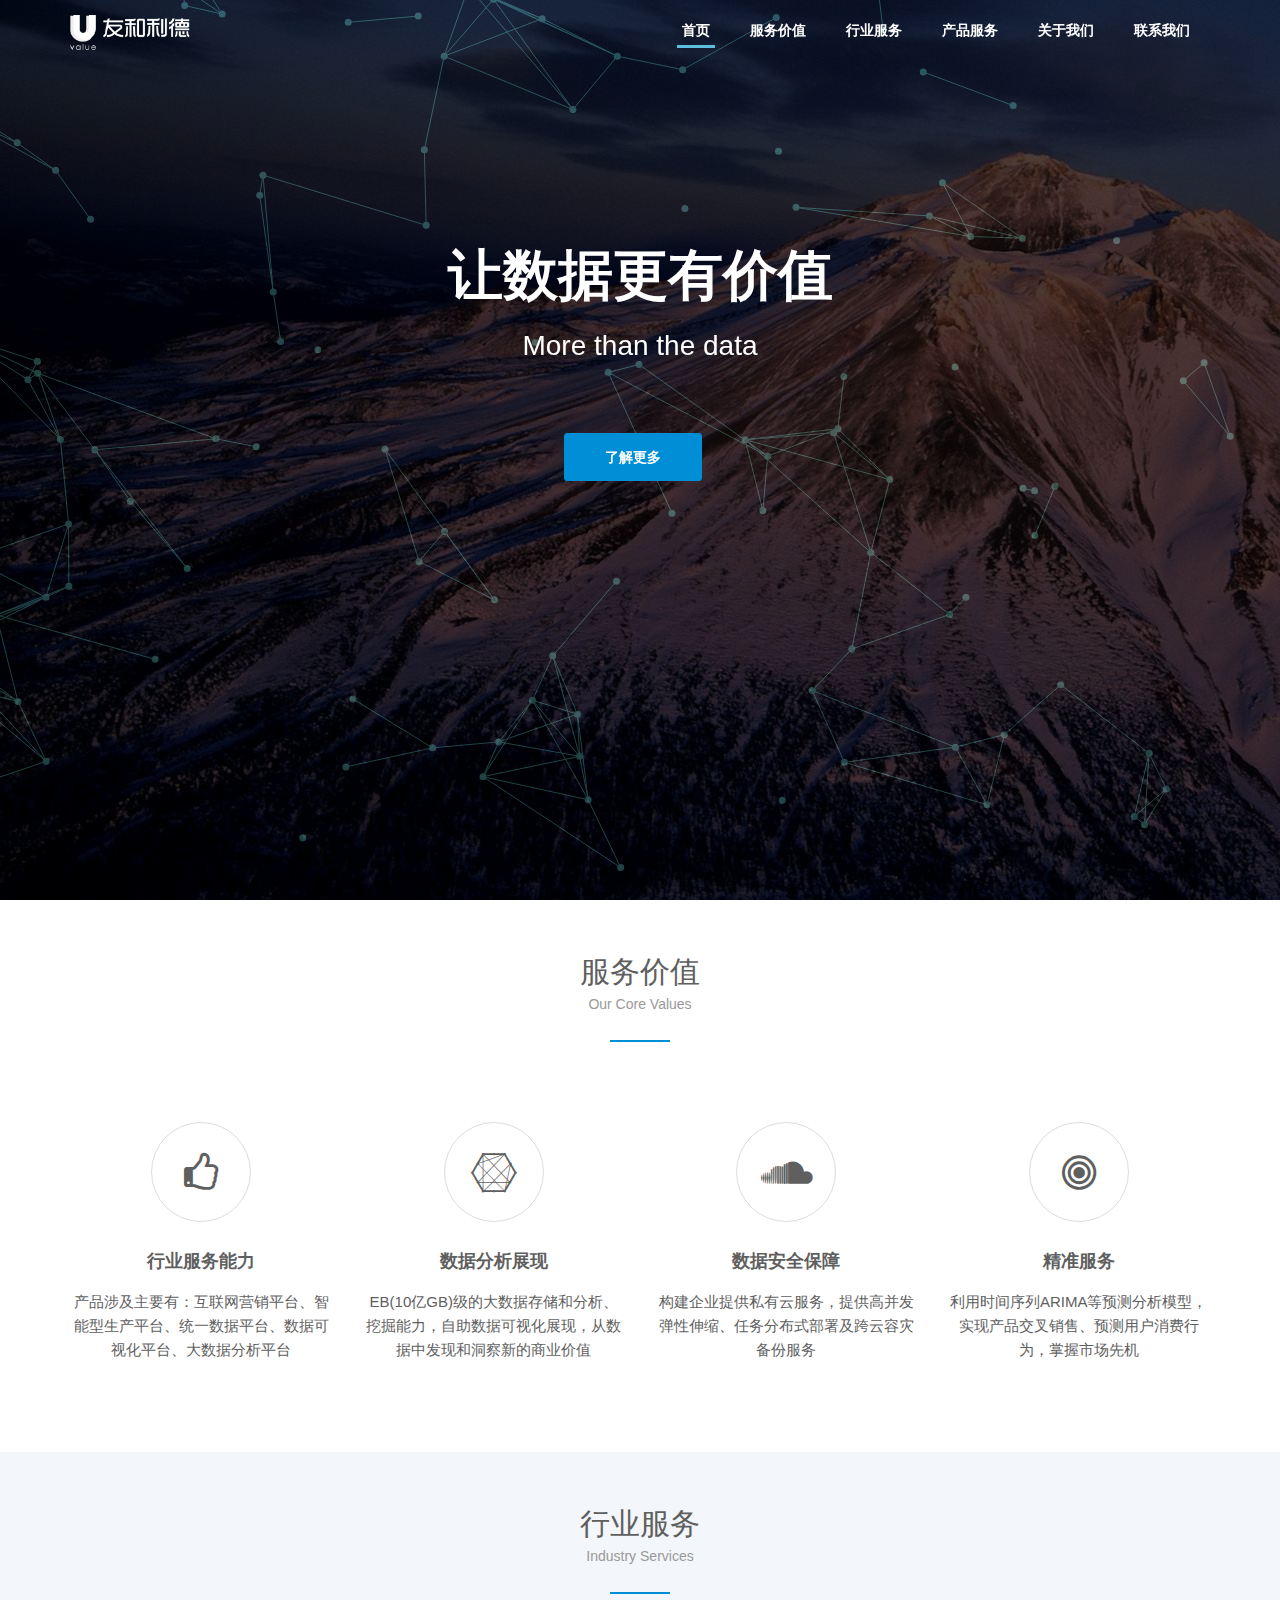
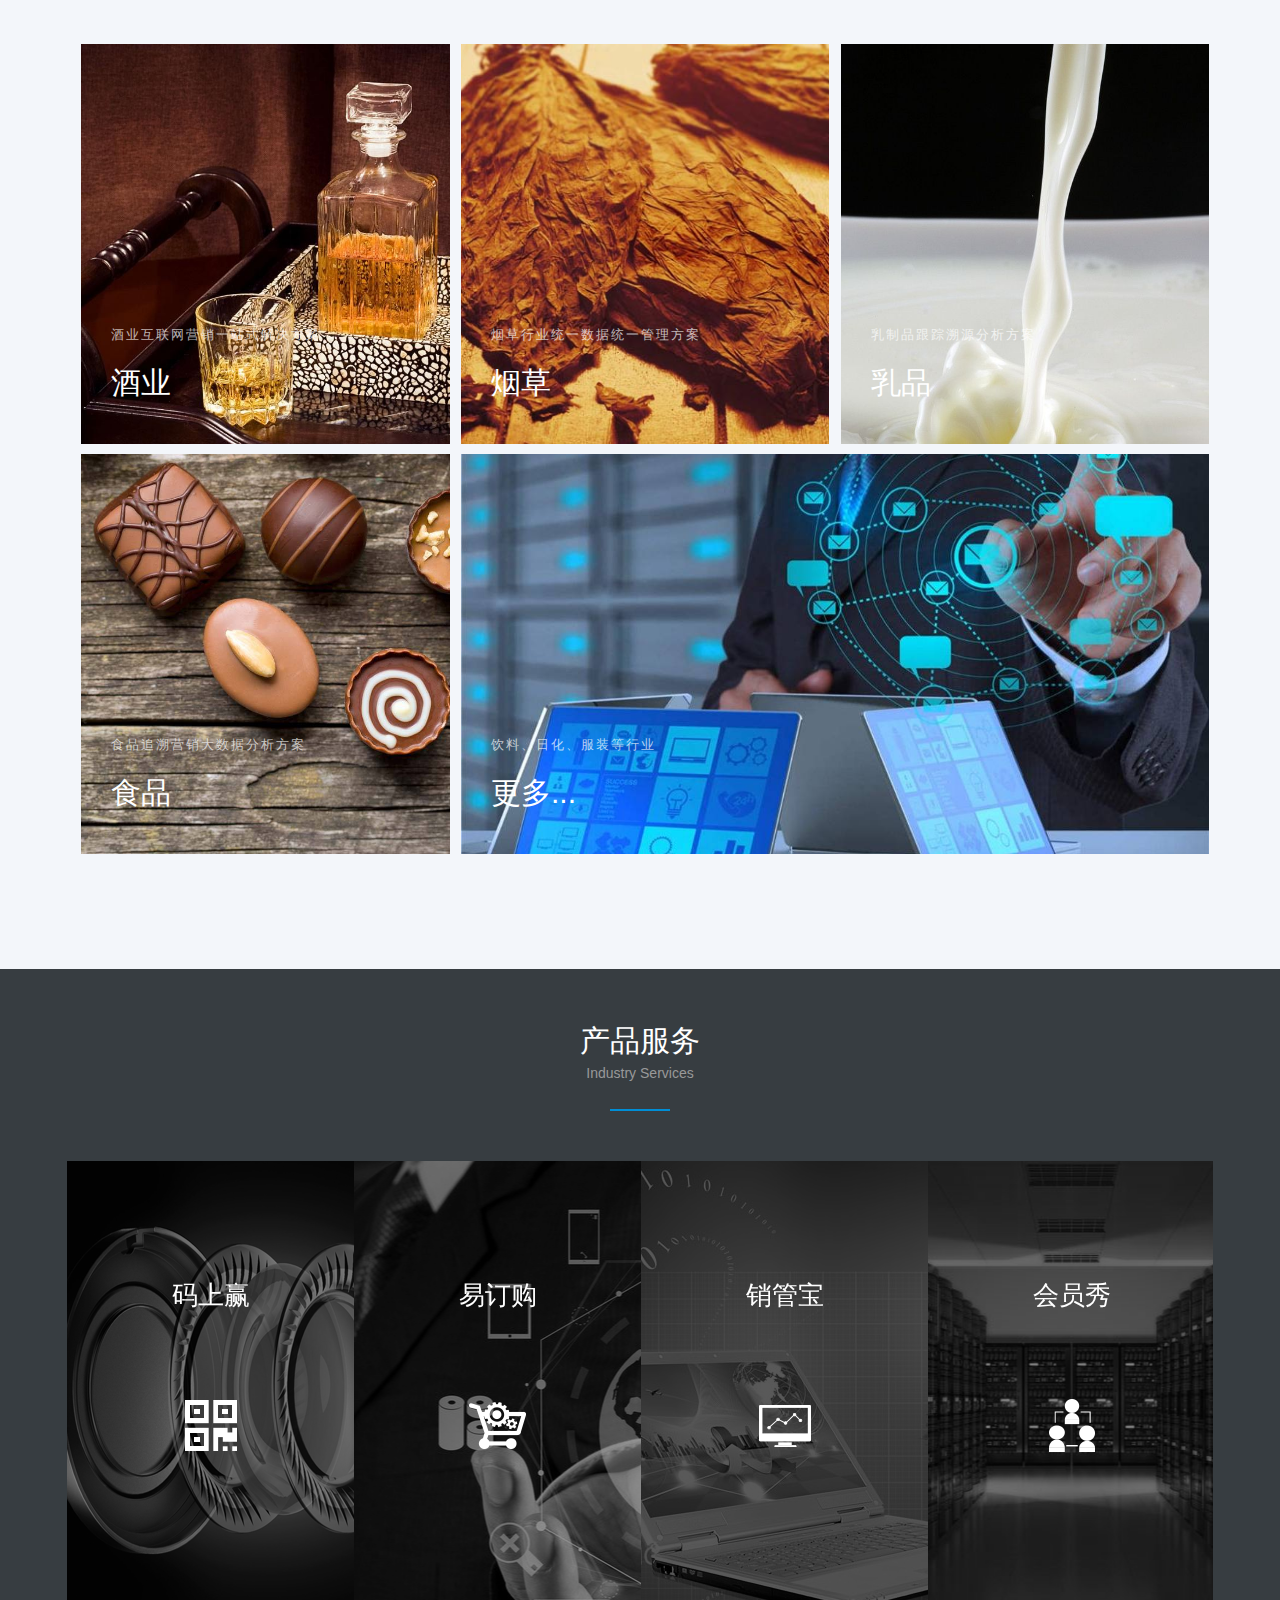
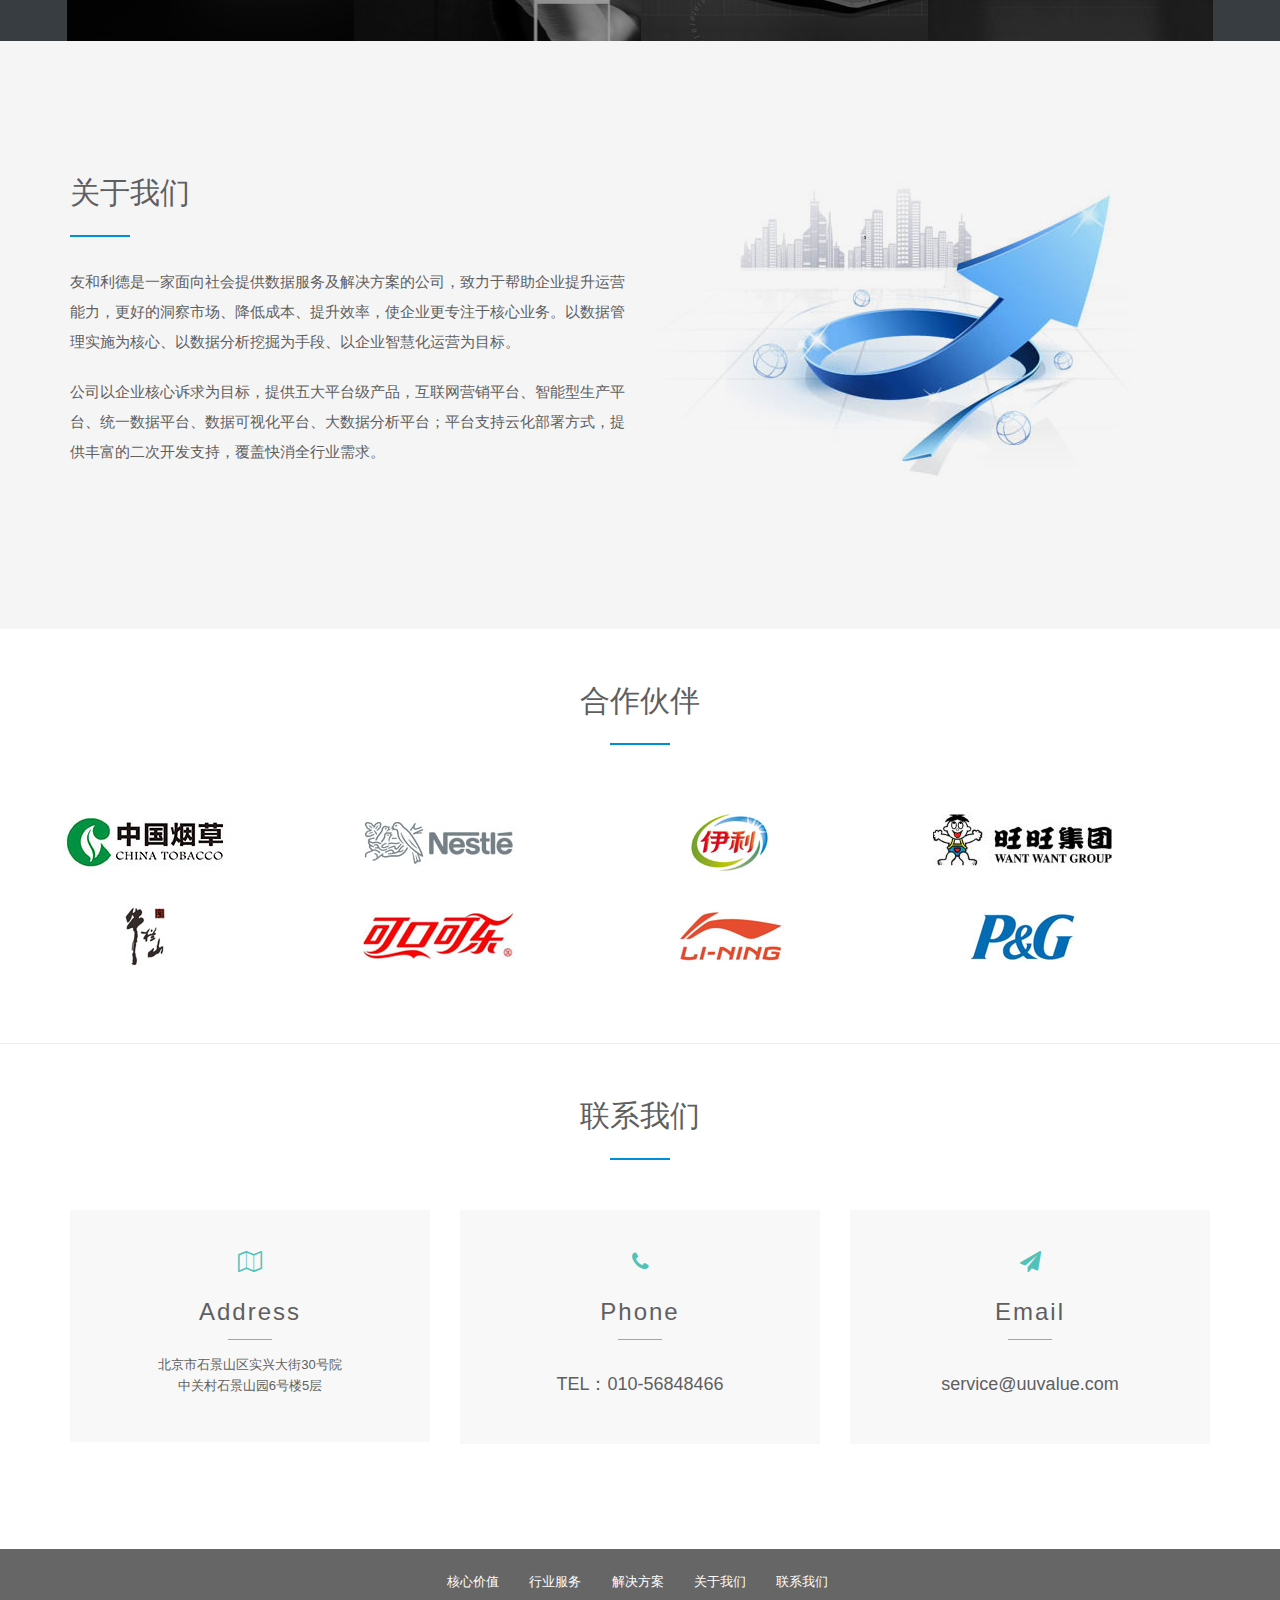
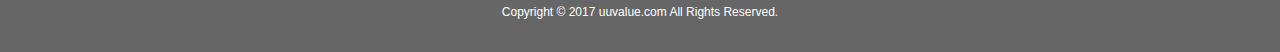
==== index-test.html @ 649cd1e1 "first commit" ====
<!DOCTYPE html>
<html lang="en">

	<head>
		<meta charset="utf-8">
		<meta http-equiv="X-UA-Compatible" content="IE=edge">
		<meta name="renderer" content="webkit|ie-comp|ie-stand">
		<meta name="viewport" content="width=device-width, initial-scale=1.0">

		<!-- CORE CSS -->
		<link href="css/bootstrap.css" rel="stylesheet" type="text/css">
		<link href="css/font-awesome.min.css" rel="stylesheet" type="text/css">
		<link href="css/animate.css" rel="stylesheet" type="text/css">

		<!-- THEME CSS -->
		<link href="css/main.css" rel="stylesheet" type="text/css">
		<link rel="shortcut icon" href="ico/favicon.ico">

		<title>友和利德</title>
	</head>

	<body data-spy="scroll">

		<!-- WRAPPER -->
		<div id="wrapper">

			<!-- NAVBAR -->
			<nav id="main-navbar" class="navbar navbar-default navbar-fixed-top">
				<div class="container">
					<button type="button" class="navbar-toggle collapsed" data-toggle="collapse" data-target="#main-nav-collapse">
					<span class="sr-only">Toggle Navigation</span>
					<i class="fa fa-bars"></i>
				</button>
					<a href="#home" class="navbar-brand">
						<img src="img/logo.png" alt="Landee Logo" style="width: 120px;">
					</a>
					<div id="main-nav-collapse" class="collapse navbar-collapse">
						<ul class="nav navbar-nav nav-onepage">
							<li class="active">
								<a href="#home">首页</a>
							</li>
							<li>
								<a href="#values">服务价值</a>
							</li>
							<li>
								<a href="#industry">行业服务</a>
							</li>
							<li>
								<a href="#solution">产品服务</a>
							</li>
							<li>
								<a href="#about">关于我们</a>
							</li>
							<li>
								<a href="#contact">联系我们</a>
							</li>
						</ul>
					</div>

				</div>
			</nav>
			<!-- END NAVBAR -->

			<!-- HERO SECTION -->
			<section id="home" class="hero-unit-fullscreen parallax-window" data-parallax="scroll" data-image-src="img/fullscreen-bg.jpg" style="background: url(img/fullscreen-bg.jpg);">
				<div class="overlay" id="particles">
					<div class="intro">
						<canvas class="pg-canvas"></canvas>
				</div>
				<div class="container">
					<div class="hero-content">
						<h1 class="hero-heading" style="font-size: 55px;">让数据更有价值</h1>
						<p class="lead">More than the data</p>
						<a href="#solution" class="download">了解更多</a>
						</span>

					</div>
				</div>

		</div>

		</section>
		<!-- END HERO SECTION -->

		<!-- Values -->
		<section id="values">
			<div class="container">
				<div class="section-heading">
					<h2 class="heading">服务价值<p>Our Core Values</p></h2>

				</div>

				<div class="row values">
					<div class="col-md-3">
						<div class="icon-info">
							<i class="fa fa-thumbs-o-up"></i>
							<h3 class="title">行业服务能力</h3>
							<p>产品涉及主要有：互联网营销平台、智能型生产平台、统一数据平台、数据可视化平台、大数据分析平台</p>
						</div>
					</div>
					<div class="col-md-3">
						<div class="icon-info icon-info-center">
							<i class="fa fa-connectdevelop"></i>
							<h3 class="title">数据分析展现</h3>
							<p>EB(10亿GB)级的大数据存储和分析、挖掘能力，自助数据可视化展现，从数据中发现和洞察新的商业价值</p>
						</div>
					</div>
					<div class="col-md-3">
						<div class="icon-info icon-info-center">
							<i class="fa fa-soundcloud"></i>
							<h3 class="title">数据安全保障</h3>
							<p>构建企业提供私有云服务，提供高并发弹性伸缩、任务分布式部署及跨云容灾备份服务</p>
						</div>
					</div>
					<div class="col-md-3">
						<div class="icon-info icon-info-center">
							<i class="fa fa-bullseye"></i>
							<h3 class="title">精准服务</h3>
							<p>利用时间序列ARIMA等预测分析模型，实现产品交叉销售、预测用户消费行为，掌握市场先机</p>
						</div>
					</div>
				</div>
			</div>
		</section>
		<!-- END Values -->

		<!--industry-->
		<section id="industry" style="background: #F3F6FA;">
			<div class="container">
				<div class="section-heading">
					<h2 class="heading">行业服务<p>Industry Services</p></h2>
				</div>
				<div class="row row-bottom-padded-md">
					<div class="col-md-12">
						<ul id="fh5co-portfolio-list">

							<li class="one-third animate-box fadeInUp animated" data-animate-effect="fadeIn" style="background-image: url(img/work-2.jpg); ">
								<a>
									<div class="case-studies-summary">
										<span>酒业互联网营销一站式解决方案</span>
										<h2>酒业</h2>
										<p>基于产品唯一身份标识二维码技术，建立从酒原料、生产、包装、仓储、出库、销售，到消费者扫码数据为一体化的酒产品生命周期信息库。打通从厂商、经销商，门店，到消费购买者一体化的渠道订购流程，利用销售管理系统监管整个销售渠道链条的信息数据。基于会员营销系统构建消费者数据库，利用多样化的活动方式玩转销售末端，掌控消费者特征、行为数据并提供生产、销售数据支撑。</p>
									</div>
								</a>
							</li>
							<li class="one-third animate-box fadeInUp animated" data-animate-effect="fadeIn" style="background-image: url(img/work-1.jpg); ">
								<a>
									<div class="case-studies-summary">
										<span>烟草行业统一数据统一管理方案</span>
										<h2>烟草</h2>
										<p>基于高性能云计算平台，结合大数据、人工智能技术，从企业实际需求触发，构建集数据采集、数据交换、海量数据存储、智能数据分析、商业智能BI于一体的智能化大数据服务体系，充分发掘大数据和人工智能技术在烟草行业的使用潜力，提高智能制造水平，支撑烟草企业生产和销售决策，帮助企业创新发展，提升企业在烟草行业中的核心竞争力。</p>
									</div>
								</a>
							</li>

							<li class="one-third animate-box fadeInUp animated" data-animate-effect="fadeIn" style="background-image: url(img/work-4.jpg); ">
								<a>
									<div class="case-studies-summary">
										<span>乳制品跟踪溯源分析方案</span>
										<h2>乳品</h2>
										<p>基于物联网、移动互联网、大数据等技术的智能型生产平台，从智能生产的乳制品信息化入手，以品质监管为安全保障，结合乳制品整个生命周期的质量安全和产品标准，对乳制品“从基地到餐桌”进行全品类、全区域、全渠道、全流程溯源监管，真正实现乳制品“责任可认定、生产可记录、流向可跟踪、安全可预警、身份可查询、产品可召回”的智能型生产平台。</p>
									</div>
								</a>
							</li>

							<li class="one-third animate-box fadeInUp animated" data-animate-effect="fadeIn" style="background-image: url(img/work-5.jpg); ">
								<a>
									<div class="case-studies-summary">
										<span>食品追溯营销大数据分析方案</span>
										<h2>食品</h2>
										<p>基于模块化的营销活动、投奖规则、会员体系、商城管理等一站式互联网营销平台，利用全网互联互通、多平台及终端兼容、自定义规则配置、全品类覆盖、一站式管理的特点，提供营销活动海量互动、会员多种等级定义、渠道多级返利等灵活强大的模块化配置，并且为企业提供可视化、模块化的营销数据中心，帮助品牌企业提升会员忠诚度和复购率，实现精准营销和提升产品溢价空间。</p>
									</div>
								</a>
							</li>
							<li class="two-third animate-box fadeInUp animated" data-animate-effect="fadeIn" style="background-image: url(img/work-3.jpg); ">
								<a class="color-6">
									<div class="case-studies-summary">
										<span>饮料、日化、服装等行业</span>
										<h2>更多...</h2>
									</div>
								</a>
							</li>
						</ul>
					</div>
				</div>
			</div>
		</section>
		<!--industry end-->

		<!--solution-->
		<section class="section section3" id="solution" style="background: #373d41;height: 672px;">
			<div class="section-heading">
				<h2 class="heading heading-fff">产品服务<p>Industry Services</p></h2>
			</div>
			<div class="container" style="width:1176px; max-width: 1176px;">
				<div class="row">
					<div class="col-xs-12 text-center p-0 owl-carousel" id="owl-demo">
						
						<div class="item">
							<div class="sec3-con-div">
								<div class="sec3-con1">
									<h3>码上赢</h3>
									<div class="sec3-con1-icon"><img src="img/p01.png"/></div>
									<div class="sec3-con2-con">
										由中心码库集中管理产品编码，随时调整实时追踪套标的逻辑关系状态，对问题套标进行及时预警。通过交付协同实时打通各个交付环节，各环节数据由中心码库流转、监控。辅助企业完全把控编码及其宿主物料的交付周期、交付质量、库存情况。
									</div>
								</div>
								<div class="bg-color"></div>
							</div>
						</div>
						<div class="item">
							<div class="sec3-con-div">
								<div class="sec3-con1">
									<h3>易订购</h3>
									<div class="sec3-con1-icon"><img src="img/p02.png"/></div>
									<div class="sec3-con2-con">
										结合中心码库进行产品库建设，基于产品唯一身份标识二维码技术，帮助企业建立从原料、包材、生产、仓储、出库，到销售的全流程溯源监管体系。建立互联网订单系统，从生产库存、渠道经销，到门店订购一体化的网络销售平台。
									</div>
								</div>
								<div class="bg-color"></div>
							</div>
						</div>
						<div class="item">
							<div class="sec3-con-div">
								<div class="sec3-con1">
									<h3>销管宝</h3>
									<div class="sec3-con1-icon"><img src="img/p03.png"/></div>
									<div class="sec3-con2-con">
										基于移动互联网前沿技术的销售管理平台，以销售任务为导向，辅助渠道拜访管理，兼并日常业务申请及审批，极大提高销售环节效率。提供优惠券、促销品的活动支持，协助企业销售人员简单、方便的管理及服务渠道客户，并及时掌握竞争对手动态，更好的洞察市场。
									</div>
								</div>
								<div class="bg-color"></div>
							</div>
						</div>
						<div class="item">
							<div class="sec3-con-div">
								<div class="sec3-con1">
									<h3>会员秀</h3>
									<div class="sec3-con1-icon"><img src="img/p04.png"/></div>
									<div class="sec3-con2-con">
										建立全网互联互通、多平台及多终端兼容的营销投奖系统，基于模块化的营销活动、自定义投奖配置、全品类覆盖的特点，提供活动互动返利、产品防伪查询。基于多级等定义的会员中心，提供会员产品定制服务、电子订购服务。为企业提供可视化的营销数据，实现精准营销及会员复购率。
									</div>
								</div>
								<div class="bg-color"></div>
							</div>
						</div>
					</div>
				</div>
			</div>
		</section>

		<!--solution end-->

		<!--about-->
		<section id="about" style=" background: #f5f5f5">
			<div class="container" style="padding: 80px 0;;">
				<!--<div class="section-heading">
						<h2 class="heading">关于我们<p>About US</p></h2>
					</div>-->
				<div class="container">
					<div class="row">
						<div class="col-md-6 col-xs-12">
							<div class="about-content">
								<h2 class="heading-left">关于我们</h2>
								<div class="item">
									<p style="line-height: 2;">
										友和利德是一家面向社会提供数据服务及解决方案的公司，致力于帮助企业提升运营能力，更好的洞察市场、降低成本、提升效率，使企业更专注于核心业务。以数据管理实施为核心、以数据分析挖掘为手段、以企业智慧化运营为目标。
									</p>
									<p style="line-height: 2; margin-top: 20px;">
										公司以企业核心诉求为目标，提供五大平台级产品，互联网营销平台、智能型生产平台、统一数据平台、数据可视化平台、大数据分析平台；平台支持云化部署方式，提供丰富的二次开发支持，覆盖快消全行业需求。
									</p>
								</div>
							</div>
						</div>
						<div class="col-md-6 col-xs-12">
							<div class="about-img"><img class="img-responsive" src="img/about.jpg" alt="about us"></div>
						</div>
					</div>
				</div>

			</div>
		</section>
		<!--about end-->

		<!--<section class="subscribe bg-img" style="padding: 100px 0;">
			<div class="container text-center">
				<div class="row">
					<div class="col-sm-12">
						<p>友和利德，欢迎您的来信咨询！</p>
						<form class="form-inline">
							<a href="mailto:service@uuvalue.com" type="submit" class="btn vira-btn" style="border-radius: 26px;">来信给我们</a>
						</form>
					</div>
				</div>
			</div>
		</section>-->

		<section class="contact">
			<div class="container">
				<h2 class="heading">合作伙伴</h2>
				<div class="row">
					<div class="col-md-3">
						<img src="img/c-1.jpg">
					</div>
					<div class="col-md-3">
						<img src="img/c-2.jpg">
					</div>
					<div class="col-md-3">
						<img src="img/c-3.jpg">
					</div>
					<div class="col-md-3">
						<img src="img/c-4.jpg">
					</div>
				</div>
				<div class="row">
					<div class="col-md-3">
						<img src="img/c-5.jpg">
					</div>
					<div class="col-md-3">
						<img src="img/c-6.jpg">
					</div>
					<div class="col-md-3">
						<img src="img/c-7.jpg">
					</div>
					<div class="col-md-3">
						<img src="img/c-8.jpg">
					</div>
				</div>
			</div>
		</section>

		<section id="contact" class="contact section" style="border-top: 1px solid #eee;">
			<div class="container">
				<h2 class="heading">联系我们</h2>
				<div class="row">
					<div class="col-sm-4">
						<div class="vira-card">
							<div class="vira-card-header">
								<span class="fa fa-map-o" aria-hidden="true"></span>
							</div>
							<div class="vira-card-content">
								<h3 style="margin-bottom: 30px;">Address</h3>
								<p style="font-size:13px">
									北京市石景山区实兴大街30号院<br>中关村石景山园6号楼5层
								</p>
							</div>
						</div>
					</div>
					<div class="col-sm-4">
						<div class="vira-card">
							<div class="vira-card-header">
								<span class="fa fa-phone" aria-hidden="true"></span>
							</div>
							<div class="vira-card-content">
								<h3>Phone</h3>
								<p>
									TEL：010-56848466
								</p>
							</div>
						</div>
					</div>
					<div class="col-sm-4">
						<div class="vira-card">
							<div class="vira-card-header">
								<span class="fa fa-paper-plane" aria-hidden="true"></span>
							</div>
							<div class="vira-card-content">
								<h3>Email</h3>
								<p>
									service@uuvalue.com
								</p>
							</div>
						</div>
					</div>
				</div>
			</div>
		</section>

		<!-- footer -->
		<footer class="footer-minimal">
			<div class="container">
				<nav>
					<ul class="list-unstyled list-inline margin-bottom-30px">
						<li>
							<a href="#values">核心价值</a>
						</li>
						<li>
							<a href="#industry">行业服务</a>
						</li>
						<li>
							<a href="#solution">解决方案</a>
						</li>
						<li>
							<a href="#about">关于我们</a>
						</li>
						<li>
							<a href="#contact">联系我们</a>
						</li>
					</ul>
				</nav>
				<p class="copyright-text">
					Copyright © 2017 uuvalue.com All Rights Reserved.
				</p>
			</div>
		</footer>
		<!-- footer end -->

		</div>

		<!-- wrapper end -->

		<!-- JAVASCRIPT -->
		<script src="js/jquery-2.1.1.min.js"></script>
		<script src="js/bootstrap.min.js"></script>
		<script src="js/landee.js"></script>

		<script type='text/javascript' src='js/jquery-1.11.1.min.js'></script>
		<script src='js/jquery.particleground.min.js'></script>
		<script src='js/findex.js'></script>

		<link href="css/owl.carousel.css" rel="stylesheet">
		<script src="js/owl.carousel.js"></script>
		<script>
			$(function() {
				$('#owl-demo').owlCarousel({
					navigation: true,
					navigationText: [
						"<i class='fa fa-angle-left f18'></i>",
						"<i class='fa fa-angle-right f18'></i>"
					]
				});
			});
		</script>

	</body>

</html>
---- css/main.css ----
/* ---------------
 * Global Styles 
 * --------------- */

html,
body,
#wrapper {
	height: 100%;
}

body {
	font-family: "Microsoft YaHei", "Open Sans", sans-serif;
	font-size: 15px;
	color: #5F5F5F;
	line-height: 1.6;
}

h1,
h2,
h3,
h4,
h5,
h6 {
	font-family: "Microsoft YaHei", "Roboto", sans-serif;
}

a {
	color: #6ea92d;
	text-decoration: none;
}

a:hover,
a:focus {
	color: #83C936;
	text-decoration: none;
}

section {
	padding: 60px 0;
}

section .heading {
	margin: 0 0 50px 0;
	font-size: 30px;
	font-weight: 300;
	text-align: center;
	line-height: .8;
}

section .heading:after {
	content: '';
	display: block;
	border-top: 2px solid #008ED6;
	width: 60px;
	margin: 0 auto;
	margin-top: 30px;
}

section .heading-left:after {
	content: '';
	display: block;
	border-top: 2px solid #008ED6;
	width: 60px;
	margin-top: 30px;
}

section .heading-left {
	margin: 0 0 30px 0;
	font-size: 30px;
	font-weight: 300;
	line-height: .8;
}

section .heading p {
	font-size: 14px;
	margin-top: 15px;
	text-align: center;
	color: #999;
}

section .lead {
	margin-bottom: 50px;
}

section .values i {
	width: 100px;
	height: 100px;
	border-radius: 100%;
	border: 1px solid #ddd;
	text-align: center;
	vertical-align: middle;
	line-height: 100px;
	font-size: 40px;
}

section .values i:hover {
	background: #008ED6;
	color: #fff;
	border-radius: 20px;
	border: none;
	transition: 0.3s all;
	-webkit-transition: 0.3s all;
	-moz-transition: 0.3s all;
	-o-transition: 0.3s all;
	-ms-transition: 0.3s all;
}


/*
 * industry
 */

.row-bottom-padded-md {
	padding-bottom: 3em;
}

#fh5co-portfolio-list {
	flex-wrap: wrap;
	-webkit-flex-wrap: wrap;
	-moz-fle1x-wrap: wrap;
	display: -webkit-box;
	display: -moz-box;
	display: -ms-flexbox;
	display: -webkit-flex;
	display: flex;
	position: relative;
	float: left;
	padding: 0;
	margin: 0;
	width: 100%;
}

#fh5co-portfolio-list li.one-third {
	width: 32.3%;
}

#fh5co-portfolio-list li {
	display: block;
	padding: 0;
	margin: 0 0 10px 1%;
	list-style: none;
	min-height: 400px;
	background-position: center center;
	background-size: cover;
	background-repeat: no-repeat;
	float: left;
	clear: left;
	position: relative;
}
.one-third a {
    color: rgba(255, 255, 255, 0.7);
}
#fh5co-portfolio-list li:hover .case-studies-summary {
	/*bottom: 8em;*/
	top: 1em;
	transition: .3s;
}

#fh5co-portfolio-list li:hover .case-studies-summary span {
	color: #fff;
}
#fh5co-portfolio-list li:hover .case-studies-summary p {
	color: #fff;
}

#fh5co-portfolio-list li a:before {
	position: absolute;
	top: 0;
	left: 0;
	right: 0;
	bottom: 0;
	content: "";
	z-index: 80;
	-webkit-transition: 0.3s;
	-o-transition: 0.3s;
	transition: 0.3s;
	background: transparent;
}

#fh5co-portfolio-list li a:hover:before {
	background: rgba(0, 142, 214, .9);
}

#fh5co-portfolio-list li:nth-child(5) a:hover:before {
	background: rgba(0, 0, 0, .75);
}

.js .animate-box {
	opacity: 0;
}

#fh5co-portfolio-list li:hover {
	background-size: auto;
	transition: .3;
}

#fh5co-portfolio-list li a {
	min-height: 400px;
	padding: 2em;
	position: relative;
	width: 100%;
	display: block;
}

#fh5co-portfolio-list li a .case-studies-summary {
	width: auto;
	bottom: 2em;
	left: 2em;
	right: 2em;
	position: absolute;
	z-index: 100;
}

#fh5co-portfolio-list li a .case-studies-summary span {
	text-transform: uppercase;
	letter-spacing: 2px;
	font-size: 13px;
	color: rgba(255, 255, 255, 0.7);
}
#fh5co-portfolio-list li:hover .case-studies-summary span {
	display: none;
}

#fh5co-portfolio-list li:hover .case-studies-summary p {
	display: inline;
	color: rgba(255, 255, 255, 0.85);
	line-height: 1.8;
}

#fh5co-portfolio-list li a .case-studies-summary p {
	display: none;
}

#fh5co-portfolio-list li a .case-studies-summary h2 {
	color: #fff;
	margin-bottom: 15px;
}

#fh5co-portfolio-list li.two-third {
	width: 65.6%;
}

/*
 * product
 * 
 * */

.heading-fff {
	color: #fff;
}

.section3 .title h2 {
	color: #fff;
}

.section3 .title .title-small {
	color: #999;
	margin-bottom: 20px;
}

.sec3-con {
	border: 1px solid rgba(255, 255, 255, 0.21);
	height: 248px;
	margin: 15px 0;
	overflow: hidden;
}

.sec3-con .sec3-box,
.sec3-con .sec3-box-hover {
	float: left;
	width: 100%;
	height: 248px;
}

.sec3-box-bg:hover {
	background: rgba(0, 0, 0, 0.1);
	-webkit-transition: .4s all;
	-moz-transition: .4s all;
	-ms-transition: .4s all;
	transition: .4s all;
}

.sec3-box-hover .sec3-box-con {
	color: #dcdcdc;
	font-size: 14px;
	margin: 10px 30px;
}

.sec3-box-hover h3 {
	color: #fff;
	font-size: 20px;
	margin-top: 40px;
}

.sec3-box-hover {
	background: #4187c3;
}

.sec3-con .sec3-icon {
	width: 92px;
	height: 86px;
	display: inline-block;
	margin: 50px 0 40px 0;
}

.sec3-con .sec3-icon img {
	max-width: 92px;
	max-height: 86px;
}

.sec3-con h3 {
	color: #dcdcdc;
}

.sec3-hover {
	display: none;
}

.sec3-con-div {
	height: 480px;
	overflow: hidden;
}

.owl-item:nth-child(1) {
	background: url(../img/bg05.png) center no-repeat;
}

.owl-item:nth-child(2) {
	background: url(../img/bg06.png) center no-repeat;
}

.owl-item:nth-child(3) {
	background: url(../img/bg03.png) center no-repeat;
}

.owl-item:nth-child(4) {
	background: url(../img/bg07.png) center no-repeat;
}
.owl-item:nth-child(5) {
	background: url(../img/bg04.png) center no-repeat;
}

}
.sec3-con-div {
	background-size: 100% 100%;
}
.sec3-con1 {
	height: 480px;
	overflow: hidden;
}
.sec3-con1:hover {
	background: rgba(60, 142, 214, .8);
	-ms-filter: progid:DXImageTransform.Microsoft.Alpha(opacity=(0));
	-webkit-transition: all 0.4s;
	-moz-transition: all 0.4s;
	-o-transition: all 0.4s;
	transition: all 0.4s;
}
.sec3-con1:hover .sec3-con2-con {
	opacity: 1;
	-webkit-transition: .4s all;
	-moz-transition: .4s all;
	-ms-transition: .4s all;
	transition: .4s all;
	margin-top: -10px;
	text-align: left;
}
.sec3-con1:hover h3 {
	margin-top: -10px;
	-webkit-transition: all 0.4s;
	-moz-transition: all 0.4s;
	-o-transition: all 0.4s;
	transition: all 0.4s;
}
.sec3-con2-con {
	opacity: 0;
	filter: alpha(opacity=0);
	-ms-filter: progid:DXImageTransform.Microsoft.Alpha(opacity=(0));
	-webkit-transition: all 0.4s;
	-moz-transition: all 0.4s;
	-o-transition: all 0.4s;
	transition: all 0.4s;
	color: #fff;
	padding: 0 20px;
	line-height: 2;
}
.sec3-con1:hover .bg-color {
	background: rgba(0, 142, 214, .8);
	-ms-filter: progid:DXImageTransform.Microsoft.Alpha(opacity=(0));
	-webkit-transition: all 0.6s;
	-moz-transition: all 0.6s;
	-o-transition: all 0.6s;
	transition: all 0.6s;
	opacity: 1;
	width: 100%;
	height: 480px;
}
.bg-color {
	background: rgba(0, 142, 214, .8);
	-ms-filter: progid:DXImageTransform.Microsoft.Alpha(opacity=(0));
	-webkit-transition: all 0.6s;
	-moz-transition: all 0.6s;
	-o-transition: all 0.6s;
	transition: all 0.6s;
	opacity: 0;
	width: 100%;
	height: 480px;
}
.sec3-con1:hover .sec3-con1-icon {
	display: none;
}
.sec3-con1 h3 {
	-webkit-transition: all 0.4s;
	-moz-transition: all 0.4s;
	-o-transition: all 0.4s;
	transition: all 0.4s;
}
.sec3-con1 h3 {
	color: #fff;
	padding: 100px 0 40px;
	font-size: 26px;
}
.sec3-con-width {
	width: 200%;
}
.sec3-con1-icon {
	display: inline-block;
	margin-top: 30px;
}
.sec3-con1-icon i {
	color: #fff;
	font-size: 60px;
}
.p-0 .col-xs-3,
.p-0 .col-xs-4 {
	padding: 0px;
}

/* mouse grab icon */
.grabbing {
	cursor: url(grabbing.png) 8 8, move;
}
.copyrights {
	text-indent: -9999px;
	height: 0;
	line-height: 0;
	font-size: 0;
	overflow: hidden;
}

/* fix */
.owl-carousel .owl-wrapper,
.owl-carousel .owl-item {
	-webkit-backface-visibility: hidden;
	-moz-backface-visibility: hidden;
	-ms-backface-visibility: hidden;
	-webkit-transform: translate3d(0, 0, 0);
	-moz-transform: translate3d(0, 0, 0);
	-ms-transform: translate3d(0, 0, 0);
}
a.view {
	background: transparent;
	color: #fff;
	font-size: 1em;
	border: 1px solid #999999;
	display: inline-block;
	text-decoration: none;
	padding: 14px 3em;
	border-radius: 3px;
	font-weight: 600;
}
.animated {
	-webkit-animation-duration: 1s;
	animation-duration: 1s;
	-webkit-animation-fill-mode: both;
	animation-fill-mode: both;
}

/* Bounce To Left */
.hvr-bounce-to-left {
	display: inline-block;
	vertical-align: middle;
	-webkit-transform: translateZ(0);
	transform: translateZ(0);
	box-shadow: 0 0 1px rgba(0, 0, 0, 0);
	-webkit-backface-visibility: hidden;
	backface-visibility: hidden;
	-moz-osx-font-smoothing: grayscale;
	position: relative;
	-webkit-transition-property: color;
	transition-property: color;
	-webkit-transition-duration: 0.5s;
	transition-duration: 0.5s;
}
.hvr-bounce-to-left:before {
	content: "";
	position: absolute;
	z-index: -1;
	top: 0;
	left: 0;
	right: 0;
	bottom: 0;
	background: #008DD5;
	border: none;
	-webkit-transform: scaleX(0);
	transform: scaleX(0);
	-webkit-transform-origin: 100% 50%;
	transform-origin: 100% 50%;
	-webkit-transition-property: transform;
	transition-property: transform;
	-webkit-transition-duration: 0.5s;
	transition-duration: 0.5s;
	-webkit-transition-timing-function: ease-out;
	transition-timing-function: ease-out;
}
.hvr-bounce-to-left:hover,
.hvr-bounce-to-left:focus,
.hvr-bounce-to-left:active {
	color: white;
}
.hvr-bounce-to-left:hover:before,
.hvr-bounce-to-left:focus:before,
.hvr-bounce-to-left:active:before {
	-webkit-transform: scaleX(1);
	transform: scaleX(1);
	-webkit-transition-timing-function: cubic-bezier(0.52, 1.64, 0.37, 0.66);
	transition-timing-function: cubic-bezier(0.52, 1.64, 0.37, 0.66);
}
a.download {
	background: #008ed6;
	color: #fff;
	font-size: 14px;
	display: inline-block;
	text-decoration: none;
	margin-right: 1em;
	padding: 12px 40px;
	border-radius: 3px;
	border: 1px solid #008ed6;
	font-weight: 600;
	transition: 0.5s all;
	-webkit-transition: 0.5s all;
	-moz-transition: 0.5s all;
	-o-transition: 0.5s all;
	-ms-transition: 0.5s all;
}
a.download:hover {
	background: transparent;
	border: 1px solid #999999;
}

/* -------------------
 * WEB ELEMENTS
 * -------------------*/

/* buttons */
.btn-lg {
	padding: 12px 26px;
	font-size: 15px;
}
.btn-primary {
	background-color: #83C936;
	border-color: #6ea92d;
}
.btn-primary:hover,
.btn-primary:focus,
.btn-primary:active:focus,
.btn-primary.active:focus {
	background-color: #7bbd33;
	border-color: #6ea92d;
}

/* icon info */
.icon-info {
	text-align: center;
}
.icon-info i {
	margin-bottom: 30px;
	font-size: 72px;
}
.icon-info .title {
	font-size: 18px;
	font-weight: 700;
	margin-top: 0;
	margin-bottom: 18px;
}
div[class*="col-"] .icon-info {
	margin-bottom: 30px;
	margin-top: 30px;
}

/* form */
div[class*="col-"]>.form-group {
	margin-left: 0;
	margin-right: 0;
}
.form-minimal .form-control {
	-moz-border-radius: 0;
	-webkit-border-radius: 0;
	border-radius: 0;
	-moz-box-shadow: none;
	-webkit-box-shadow: none;
	box-shadow: none;
	border: none;
	border-bottom: 1px solid #dedede;
}
.form-minimal .form-control:focus {
	background-color: transparent;
}
@media screen and (max-width: 992px) {
	#contact-form {
		margin-top: 50px;
	}
}

/* social icons */
.social-icons {
	margin-bottom: 0;
}
.social-icons>li {
	padding: 0 2px 5px 2px;
}
.social-icons>li>a {
	display: inline-block;
	vertical-align: middle;
	*vertical-align: auto;
	*zoom: 1;
	*display: inline;
	-moz-border-radius: 3px;
	-webkit-border-radius: 3px;
	border-radius: 3px;
	width: 40px;
	height: 40px;
	line-height: 42px;
	text-align: center;
	background-color: #9B9B9B;
	color: #fff;
}
.social-icons>li>a i {
	font-size: 18px;
}
.social-icons>li>a:hover,
.social-icons>li>a:focus {
	background-color: #8e8e8e;
}
.social-icons-circle>li>a {
	-moz-border-radius: 50%;
	-webkit-border-radius: 50%;
	border-radius: 50%;
}

/* -------------------
 * HERO UNIT 
 * -------------------*/
.hero-unit-fullscreen {
	position: relative;
	height: 100%;
	font-size: 2em;
	text-align: center;
	color: #fff;
}
.hero-unit-fullscreen .overlay {
	filter: progid:DXImageTransform.Microsoft.Alpha(Opacity=70);
	opacity: 0.7;
	position: absolute;
	top: 0;
	width: 100%;
	height: 100%;
	background-color: #000;
}
.hero-unit-fullscreen .overlay .pg-canvas {
	filter: progid:DXImageTransform.Microsoft.Alpha(Opacity=50);
	opacity: 0.5;
}
.hero-unit-fullscreen .container {
	position: relative;
}
.hero-unit-fullscreen .hero-content {
	position: relative;
	top: 5em;
	text-align: center;
}
.hero-unit-fullscreen .hero-heading {
	margin-bottom: 20px;
	font-size: 40px;
	font-weight: 700;
	color: #fff;
}
.hero-unit-fullscreen .lead {
	font-size: 28px;
	margin-bottom: 60px;
}
@media screen and (max-width: 480px) {
	.hero-unit-fullscreen .lead {
		font-size: 18px;
		font-weight: 400;
	}
}
@media screen and (max-width: 768px) {
	.hero-unit-fullscreen .hero-heading {
		font-size: 1.5em;
	}
}
@media screen and (min-width: 992px) {
	.hero-unit-fullscreen {
		text-align: left;
	}
}
@media screen and (min-width: 1200px) {
	.hero-unit-fullscreen {
		font-size: 2.2em;
	}
}
@media screen and (min-width: 1440px) {
	.hero-unit-fullscreen .hero-content {
		top: 7em;
	}
}
.parallax-window {
	position: relative;
	height: 100%;
}

/* -------------------
 * NAVIGATION BAR
 * -------------------*/
.navbar {
	-moz-border-radius: 0;
	-webkit-border-radius: 0;
	border-radius: 0;
}
.navbar .container {
	position: relative;
}
.navbar-default {
	-moz-transition: all 0.3s ease-out;
	-o-transition: all 0.3s ease-out;
	-webkit-transition: all 0.3s ease-out;
	transition: all 0.3s ease-out;
	border: none;
	background: none;
}
.navbar-default .navbar-nav>li {
	padding: 15px;
}
.navbar-default .navbar-nav>li>a {
	padding: 5px;
	color: #fff;
	border-bottom: 3px solid transparent;
	font-family: "Open Sans", sans-serif;
	font-weight: 600;
	font-size: 14px;
}
.navbar-default .navbar-nav>li>a:hover {
	color: #fff;
	border-bottom-color: #5BC0DE;
}
.navbar-default .navbar-nav>li>a:focus {
	color: #fff;
}
.navbar-default .navbar-nav>.active>a,
.navbar-default .navbar-nav>.active>a:hover,
.navbar-default .navbar-nav>.active>a:focus {
	color: #fff;
	background: none;
	border-bottom-color: #5BC0DE;
}
.navbar-default .navbar-collapse {
	float: right;
	border-top: none;
	padding-left: 0;
	padding-right: 0;
}
.navbar-default .navbar-toggle {
	margin: 10px 0 0 15px;
	line-height: 1;
}
.navbar-default .navbar-toggle,
.navbar-default .navbar-toggle:hover,
.navbar-default .navbar-toggle:focus {
	border: none;
	background: #f3f3f3;
}
.navbar-default .navbar-toggle i {
	font-size: 21px;
}
@media screen and (max-width: 768px) {
	.navbar-default .navbar-collapse {
		padding-left: inherit;
		padding-right: inherit;
		width: 100%;
		margin-left: 0;
		margin-right: 0;
		max-height: none;
		background-color: #313131;
	}
	
	.navbar-default .navbar-nav>li {
		float: none;
		padding: 8px 15px;
	}
}
.navbar-solid-color {
	background-color: #313131;
}
.navbar-brand {
	height: auto;
	/*padding: 21px 15px;*/
}

/*animations*/
.vira-card .vira-card-header .card-icon:after {
	transition: all 0.3s ease-in-out;
}
.vira-card:hover .vira-card-header .card-icon:after {
	height: 120px;
	width: 120px;
	top: -1px;
	left: -1px;
}
.owl-theme .owl-dots .owl-dot span {
	background-color: #51c2b9;
	margin: 5px;
}
.owl-theme .owl-dots .owl-dot.active span,
.owl-theme .owl-dots .owl-dot:hover span {
	background-color: #51c2b9;
	height: 14px;
	width: 14px;
	margin: 3px;
}
@media (max-width: 767px) {
	.vira-card {
		margin-bottom: 60px;
	}
}
.expert {
	background-color: #f8f8f8;
	padding: 0;
}
.expert p {
	line-height: 200%;
}
.expert .bg-img {
	background-image: url(../img/2.jpg);
	background-position-x: 85%;
	height: 500px;
}
.expert .bg-img:after {
	display: none;
}
.expert .section {
	padding-left: 30px;
	padding-right: 30px;
}
.vira-quote {
	background-image: url(../img/3.jpg);
	background-attachment: fixed;
	background-size: cover;
	/*padding: 120px 0;*/
	
	color: #fff;
	font-style: italic;
}
.vira-quote p {
	font-size: 32px;
	color: #fff;
}
.vira-quote .quote {
	margin-bottom: 40px;
}
.vira-quote .author {
	font-size: 21px;
	margin-bottom: 40px;
}

/*Vira Card*/
.vira-card {
	text-align: center;
	/*margin-bottom: 45px;*/
}
.vira-card .vira-card-header {
	margin-bottom: 45px;
}
.vira-card .vira-card-header .card-icon {
	border: 1px solid #51c2b9;
	border-radius: 100%;
	display: inline-block;
	height: 120px;
	width: 120px;
	line-height: 120px;
	position: relative;
}
.vira-card .vira-card-header .card-icon .fa {
	margin-top: 45px;
	font-size: 30px;
}
.vira-card .vira-card-header .card-icon:after {
	content: '';
	height: 100px;
	width: 100px;
	background-color: #51c2b9;
	border-radius: 100%;
	position: absolute;
	top: 9px;
	left: 9px;
}
.vira-card .vira-card-header .card-icon span {
	color: #fff;
	font-size: 45px;
	position: relative;
	z-index: 1;
}
.vira-card .vira-card-content h3 {
	position: relative;
	margin-bottom: 60px
}
.vira-card .vira-card-content h3:after {
	content: '';
	height: 1px;
	width: 44px;
	background-color: #5BC0DE;
	position: absolute;
	top: 52px;
	left: calc(50% - 22px);
}
.vira-card .vira-card-content p {
	font-size: 15px;
}
.vira-card .vira-card-content .social-icons {
	margin-top: 30px;
}

/*Button*/
.vira-btn {
	border-color: #51c2b9;
	font-style: italic;
	color: #51c2b9;
	border-radius: 0;
	letter-spacing: 3px;
	padding: 15px 80px;
	margin-bottom: 30px;
	background-color: transparent;
	transition: all 0.3s ease-in-out;
}
.vira-btn:hover {
	background-color: #51c2b9;
	color: #fff;
}
.solid {
	background-color: #51c2b9;
	color: #fff;
}
.solid:hover {
	background-color: #fff;
	color: #51c2b9;
}
.small-btn {
	padding: 10px 130px;
}

/* -------------------
 * value
 * -------------------*/

.subscribe {
	background-image: url(../img/value.jpg);
	background-attachment: fixed;
}
.subscribe .vira-btn {
	margin-bottom: 0;
	color: #424242;
	font-weight: 700;
	border-color: #fff;
	background-color: #fff;
}
.subscribe .vira-btn:hover {
	background-color: transparent;
	color: #fff;
}
.subscribe p {
	color: #fff;
	font-size: 32px;
	margin-bottom: 35px;
}
.bg-img {
	position: relative;
}
.bg-img div {
	z-index: 1;
	position: relative;
}
.bg-img:after {
	position: absolute;
	content: '';
	height: 100%;
	width: 100%;
	background-color: rgba(0, 0, 0, 0.5);
	left: 0;
	top: 0;
}
.form-control {
	border-radius: 0;
	padding: 25px;
	font-size: 18px;
	font-style: italic;
	background-color: transparent;
	color: #424242;
	margin-bottom: 30px;
	border-color: #51c2b9;
}
.form-control:focus {
	border-color: #51c2b9;
	box-shadow: inset 0 1px 1px rgba(0, 0, 0, .075), 0 0 8px rgba(81, 194, 185, 0.6);
}
.form-control::-webkit-input-placeholder {
	color: #fff;
}
.form-control:-moz-placeholder {
	/* Firefox 18- */
	
	color: #fff;
}
.form-control::-moz-placeholder {
	/* Firefox 19+ */
	
	color: #fff;
}
.form-control:-ms-input-placeholder {
	color: #fff;
}
.element .form-control::-webkit-input-placeholder {
	color: #424242;
}
.element .form-control:-moz-placeholder {
	/* Firefox 18- */
	
	color: #424242;
}
.element .form-control::-moz-placeholder {
	/* Firefox 19+ */
	
	color: #424242;
}
.element .form-control:-ms-input-placeholder {
	color: #424242;
}

/*
 * cooperation
 * */
.contact div.col-md-3 {
	padding: 15px 0;
}
.contact .vira-card {
	background-color: #f8f8f8;
	padding: 35px 0;
	/*transition: all 0.1s ease-in-out;*/
	margin-bottom: 45px;
	box-sizing: border-box;
}

/*.contact .vira-card:hover{
	box-shadow: 0px 4px 2px rgba(17, 17, 17, 0.3);
}*/
.contact .vira-card:hover {
	/*box-shadow: 0px 0px 3px #008ed6;*/
	padding: 34px 0;
	border: 1px solid #ddd;
	background: #fff;
}
.contact .vira-card .vira-card-header {
	margin-bottom: 15px;
	font-size: 21px;
	color: #51c2b9;
}
.contact .vira-card .vira-card-content h3 {
	letter-spacing: 2px;
	margin-bottom: 45px;
}
.contact .vira-card .vira-card-content h3:after {
	top: 40px;
}
.contact .vira-card .vira-card-content p {
	font-size: 18px;
}

/* -------------------
 * FOOTER
 * -------------------*/
.footer-minimal {
	padding: 20px 0 20px 0;
	text-align: center;
	background-color: #666;
	color: #fff;
}
.footer-minimal nav {}
.footer-minimal nav ul>li>a {
	color: inherit;
	font-size: 13px;
	padding: 0 8px;
}
.footer-minimal nav ul>li>a:hover,
.footer-minimal nav ul>li>a:focus {
	text-decoration: underline;
}
.footer-minimal .social-icons {
	margin-bottom: 50px;
}
.copyright-text {
	margin-top: 10px;
	font-size: 12px;
}

/* -------------------
 * carousel hack
 * -------------------*/
.owl-prev,.owl-next {
    position: absolute;
    top: 0;
    height: 480px;
    line-height: 480px;
    background: transparent;
    width: 30px;
    font-size: 18px;
    font-family: arial;
    font-weight: bold;
    color: rgba(255,255,255,.8);
    /*margin-left: -30px;*/
}
.owl-next {
	right: 0;
	margin-right: 15px;
}

.owl-carousel:hover .owl-prev,
.owl-carousel:hover .owl-next {
	background: rgba(0,0,0,.5);
}
.f18 {
	font-size: 30px;
}
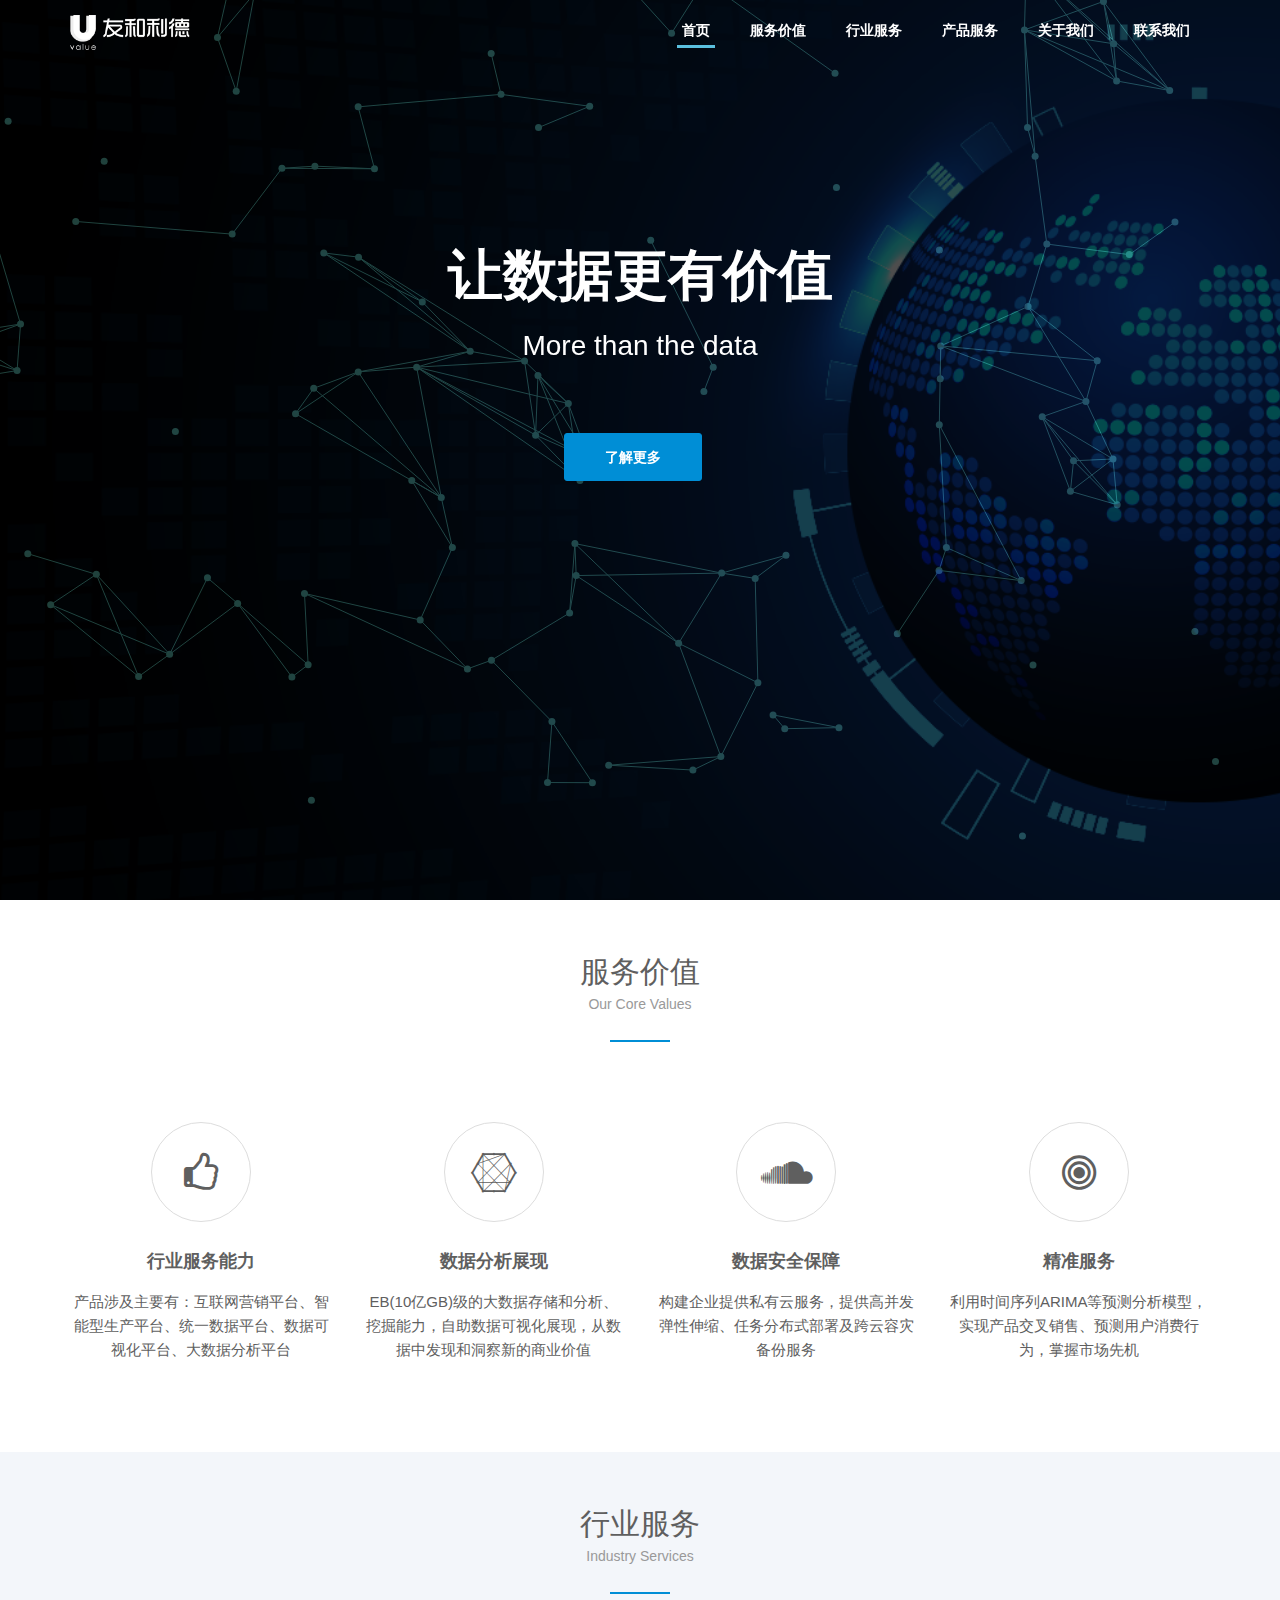
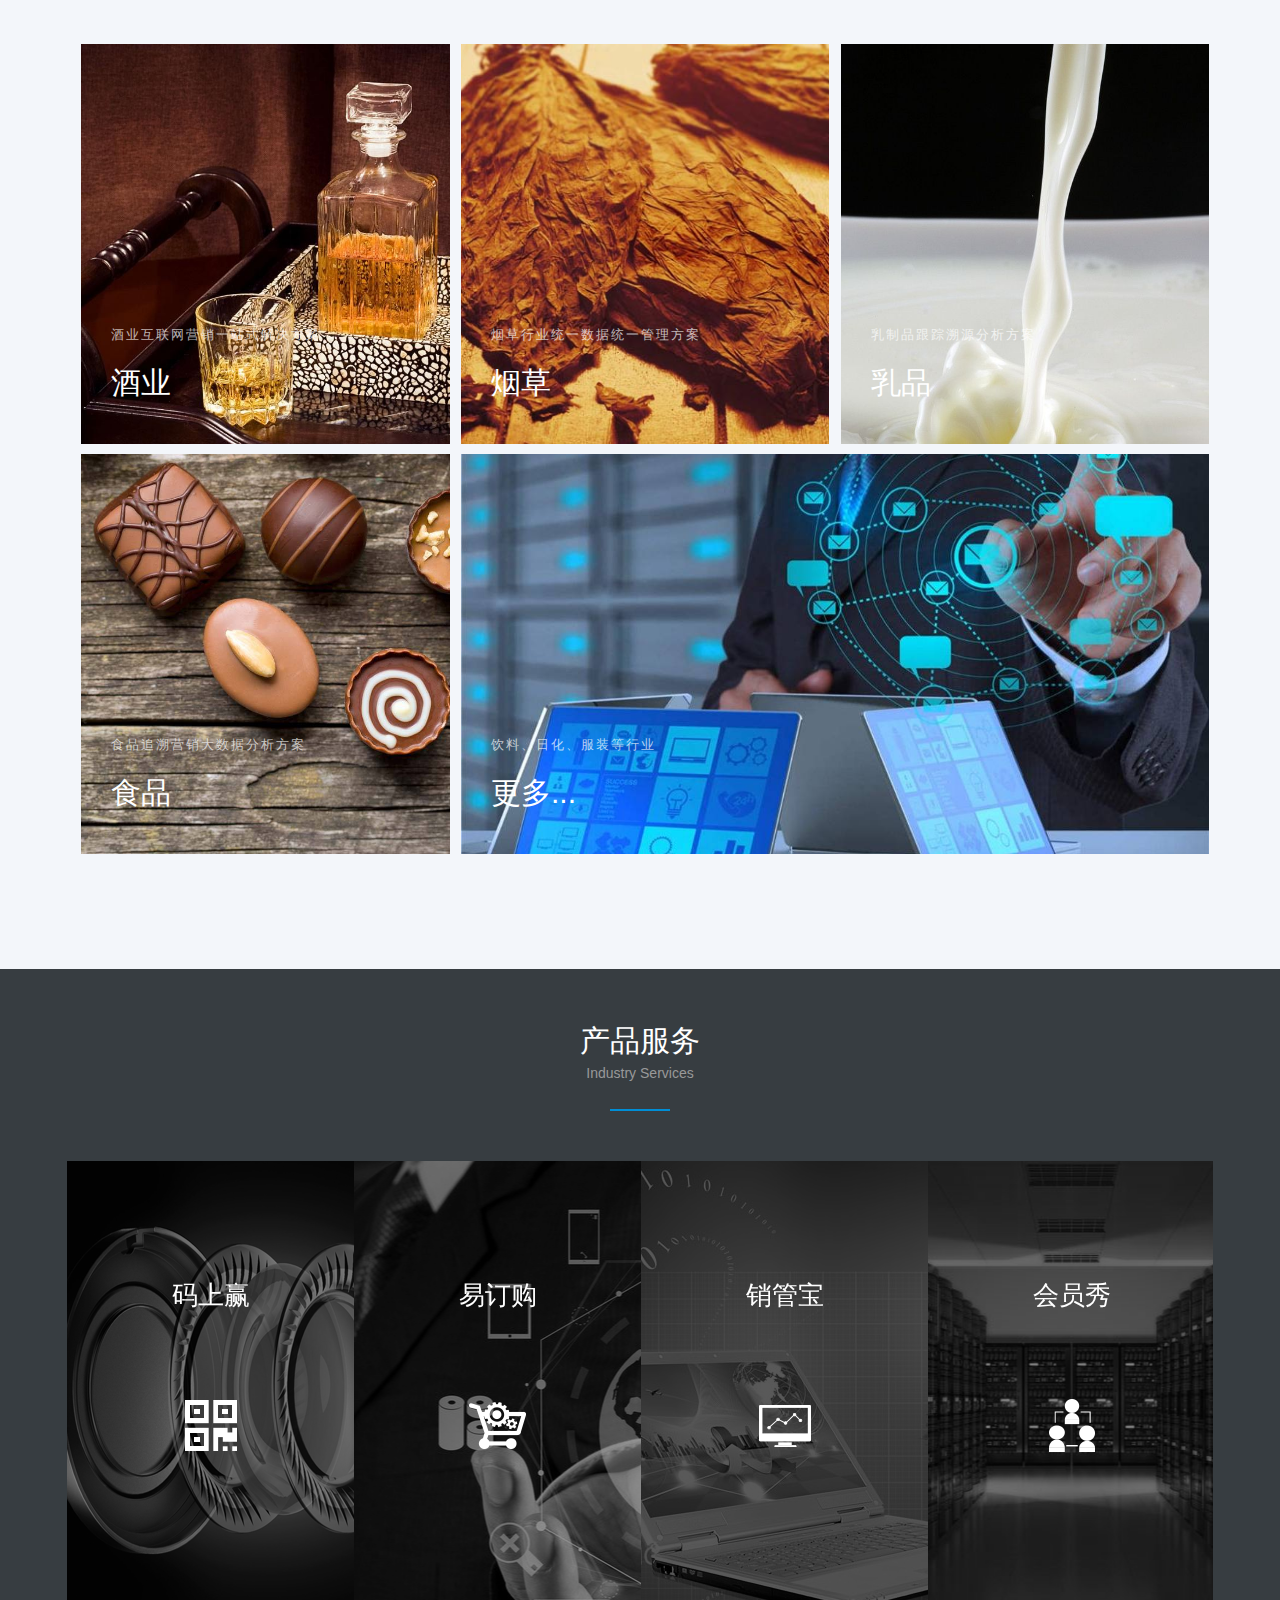
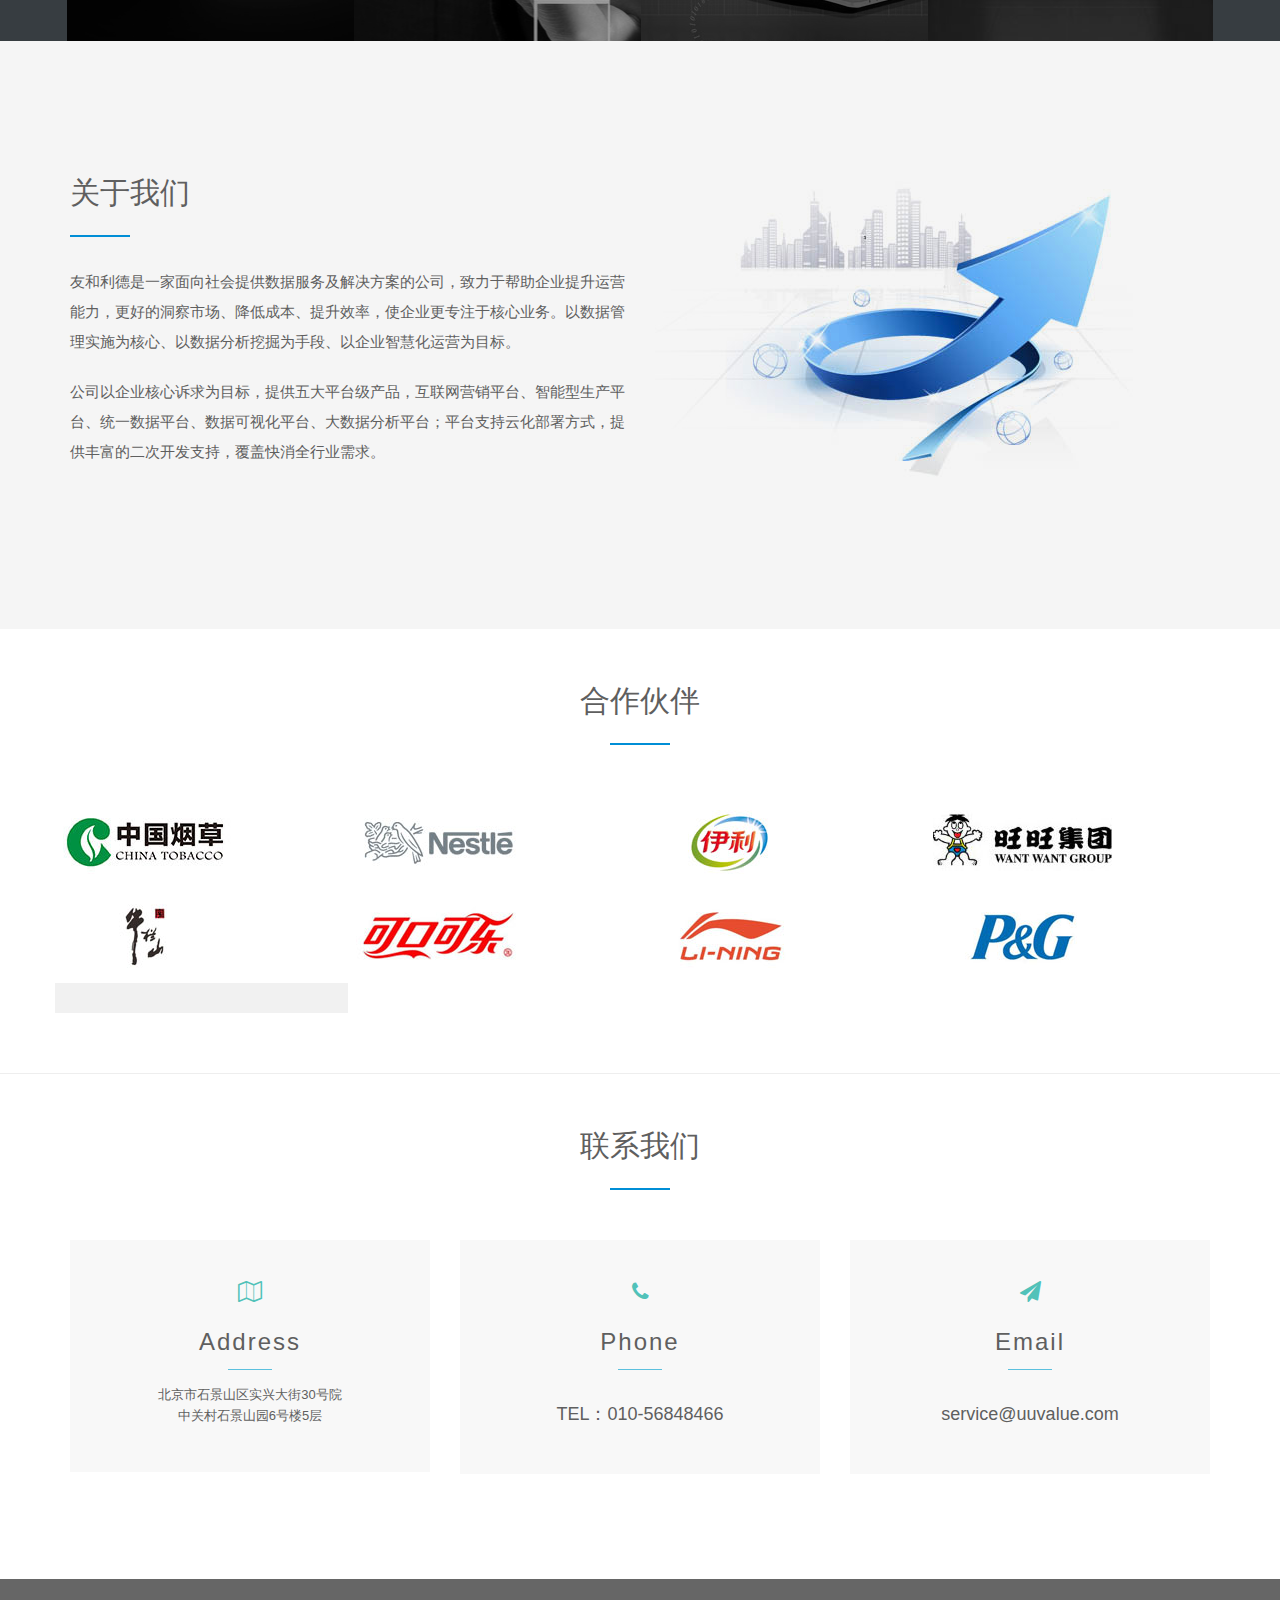
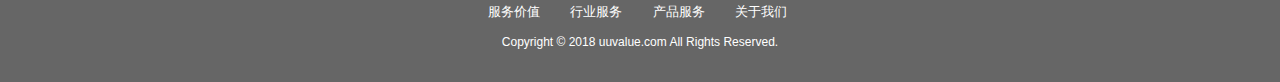
==== commit 6776bb0e: "适配手机，更换banner等" ====
--- a/index-test.html
+++ b/index-test.html
@@ -62,7 +62,7 @@
 			<!-- END NAVBAR -->
 
 			<!-- HERO SECTION -->
-			<section id="home" class="hero-unit-fullscreen parallax-window" data-parallax="scroll" data-image-src="img/fullscreen-bg.jpg" style="background: url(img/fullscreen-bg.jpg);">
+			<section id="home" class="hero-unit-fullscreen parallax-window" data-parallax="scroll" style="background: url(img/fullscreen-bg.jpg); background-size: cover;">
 				<div class="overlay" id="particles">
 					<div class="intro">
 						<canvas class="pg-canvas"></canvas>
@@ -253,7 +253,7 @@
 
 		<!--about-->
 		<section id="about" style=" background: #f5f5f5">
-			<div class="container" style="padding: 80px 0;;">
+			<div class="container section4">
 				<!--<div class="section-heading">
 						<h2 class="heading">关于我们<p>About US</p></h2>
 					</div>-->
@@ -299,31 +299,32 @@
 			<div class="container">
 				<h2 class="heading">合作伙伴</h2>
 				<div class="row">
-					<div class="col-md-3">
+					<div class="col-md-3 col-xs-4">
 						<img src="img/c-1.jpg">
 					</div>
-					<div class="col-md-3">
+					<div class="col-md-3 col-xs-4">
 						<img src="img/c-2.jpg">
 					</div>
-					<div class="col-md-3">
+					<div class="col-md-3 col-xs-4">
 						<img src="img/c-3.jpg">
 					</div>
-					<div class="col-md-3">
+					<div class="col-md-3 col-xs-4">
 						<img src="img/c-4.jpg">
 					</div>
-				</div>
-				<div class="row">
-					<div class="col-md-3">
+					<div class="col-md-3 col-xs-4">
 						<img src="img/c-5.jpg">
 					</div>
-					<div class="col-md-3">
+					<div class="col-md-3 col-xs-4">
 						<img src="img/c-6.jpg">
 					</div>
-					<div class="col-md-3">
+					<div class="col-md-3 col-xs-4">
 						<img src="img/c-7.jpg">
 					</div>
-					<div class="col-md-3">
+					<div class="col-md-3 col-xs-4">
 						<img src="img/c-8.jpg">
+					</div>
+					<div class="col-md-3 col-xs-4" style="background: #f1f1f1">
+
 					</div>
 				</div>
 			</div>
@@ -382,24 +383,24 @@
 				<nav>
 					<ul class="list-unstyled list-inline margin-bottom-30px">
 						<li>
-							<a href="#values">核心价值</a>
+							<a href="#values">服务价值</a>
 						</li>
 						<li>
 							<a href="#industry">行业服务</a>
 						</li>
 						<li>
-							<a href="#solution">解决方案</a>
+							<a href="#solution">产品服务</a>
 						</li>
 						<li>
 							<a href="#about">关于我们</a>
 						</li>
-						<li>
-							<a href="#contact">联系我们</a>
-						</li>
+						<!--<li>-->
+							<!--<a href="#contact">联系我们</a>-->
+						<!--</li>-->
 					</ul>
 				</nav>
 				<p class="copyright-text">
-					Copyright © 2017 uuvalue.com All Rights Reserved.
+					Copyright © 2018 uuvalue.com All Rights Reserved.
 				</p>
 			</div>
 		</footer>
--- a/css/main.css
+++ b/css/main.css
@@ -10,6 +10,8 @@
 
 body {
 	font-family: "Microsoft YaHei", "Open Sans", sans-serif;
+	-webkit-font-smoothing: antialiased;
+	-moz-osx-font-smoothing: grayscale;
 	font-size: 15px;
 	color: #5F5F5F;
 	line-height: 1.6;
@@ -435,7 +437,9 @@
 .p-0 .col-xs-4 {
 	padding: 0px;
 }
-
+.section4 {
+	padding: 80px 0;
+}
 /* mouse grab icon */
 .grabbing {
 	cursor: url(grabbing.png) 8 8, move;
@@ -1051,6 +1055,9 @@
 .contact div.col-md-3 {
 	padding: 15px 0;
 }
+.contact .col-xs-4:nth-child(5) {
+	clear: both;
+}
 .contact .vira-card {
 	background-color: #f8f8f8;
 	padding: 35px 0;
@@ -1138,4 +1145,121 @@
 }
 .f18 {
 	font-size: 30px;
+}
+
+@media screen and (max-width: 768px) {
+	.hero-heading {
+		font-size: 42px !important;
+	}
+}
+
+/* -------------------
+ * response mobile
+ * -------------------*/
+@media screen and (max-width: 414px) {
+	html, body, #wrapper {
+		height: auto;
+	}
+	.parallax-window {
+		height: 400px;
+		background-position: 30% !important;
+	}
+	.hero-unit-fullscreen .hero-content {
+		top: 2.5em;
+	}
+	.navbar-default .navbar-toggle, .navbar-default .navbar-toggle:hover, .navbar-default .navbar-toggle:focus {
+		background: transparent;
+		color: rgba(255,255,255,.6);
+	}
+	.hero-unit-fullscreen .lead {
+		margin-bottom: 40px;
+	}
+	a.download {
+		background: transparent;
+		padding: 8px 30px;
+	}
+	section {
+		padding-bottom: 0;
+		padding-top: 40px;
+	}
+	section .heading {
+		margin: 0 0 30px 0;
+	}
+	#fh5co-portfolio-list li.one-third {
+		width: 100% !important;
+	}
+	#fh5co-portfolio-list li.two-third {
+		display: none;
+	}
+	.section3 .container {
+		width: 100% !important;
+		max-width: 100% !important;
+	}
+	.sec3-con2-con {
+		padding: 0 40px;
+	}
+	.section4 {
+		padding: 0;
+	}
+	.about-img {
+		display: none;
+	}
+	.heading-left {
+		text-align: center;
+	}
+	section .heading-left:after {
+		content: '';
+		display: block;
+		border-top: 2px solid #008ED6;
+		width: 60px;
+		margin: 0 auto;
+		margin-top: 30px;
+	}
+	.about-content {
+		padding: 0 20px;
+		padding-bottom: 40px;
+	}
+	.contact .vira-card .vira-card-content h3 {
+		margin-bottom: 30px;
+		font-size: 20px;
+	}
+	.contact .row {
+		background: #f1f1f1;
+		padding: 5px 0;
+	}
+	.contact .col-xs-4 img {
+		zoom: .5;
+	}
+	.contact .col-xs-4 {
+		text-align: center;
+		border: 5px solid #f1f1f1;
+		background: #fff;
+		height: 72px;
+	}
+	.contact .col-xs-4:nth-child(4) {
+		clear: both;
+	}
+	.contact .col-xs-4:nth-child(5) {
+		clear: none;
+	}
+	.contact .vira-card,
+	.contact .vira-card:hover{
+		margin-bottom: 15px;
+		padding: 20px 0;
+	}
+	.contact .row {
+		background: #fff;
+	}
+}
+
+@media screen and (max-width: 320px) {
+	.hero-unit-fullscreen .hero-heading {
+		font-size: 36px !important;
+	}
+	.hero-unit-fullscreen .hero-content {
+		top: 2.5em;
+	}
+	a.download {
+		padding: 6px 30px;
+	}
 }